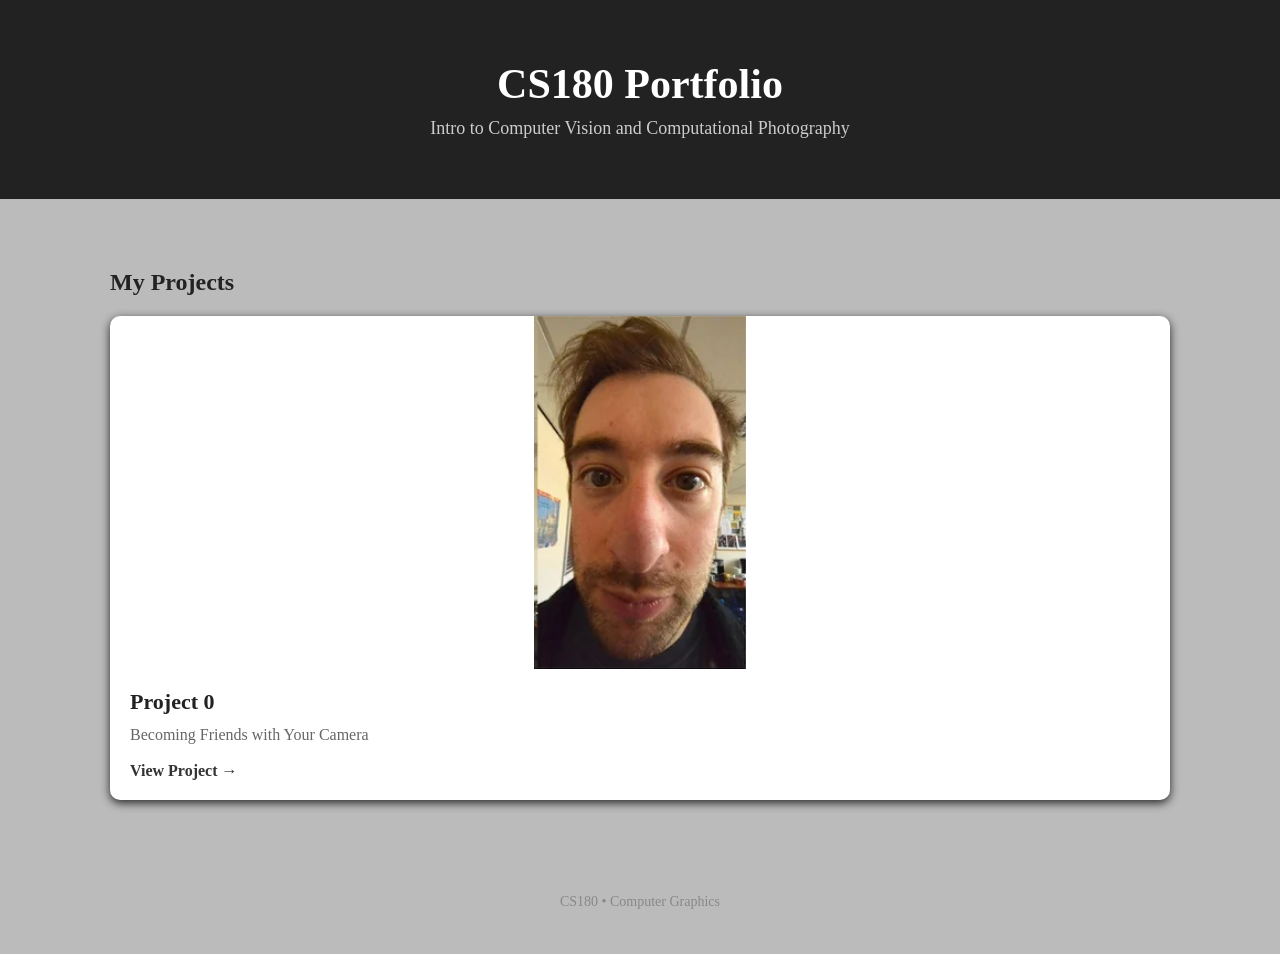
==== index.html @ d753c492 "Template for Proj 0 - need to add responses and images" ====
<!DOCTYPE html>
<html>
<head>
    <title>CS180/280A Portfolio</title>
    <link rel="stylesheet" href="./style.css">
</head>

<body>

    <header>
        <h1>CS180 Portfolio</h1>
        <p>Intro to Computer Vision and Computational Photography</p>
    </header>

    <main>
        <section>
            <h2>My Projects</h2>
        </section>

        <section class="projects">

            <!-- Project 0 -->
            <a href="./proj0/proj0.html" class="project-card">
                <div class="preview-image">
                    <img src=".\proj0\preview.png" alt="Project 0 preview">
                </div>

                <div class="project-info">
                    <h3>Project 0</h3>
                    <p>Becoming Friends with Your Camera</p>
                    <span>View Project →</span>
                </div>
            </a>

            <!-- Insert Future Projects Below (see template) -->

            <!--
            <a href="./projX/index.html" class="project-card">
                <div class="project-image">
                    <img src="./projX/preview.jpg" alt="Project X preview">
                </div>

                <div class="project-info">
                    <h3>Project X</h3>
                    <p>Project description goes here.</p>
                    <span>View Project →</span>
                </div>
            </a>
            -->

        </section>
    </main>

    <footer>
        <p>CS180 • Computer Graphics</p>
    </footer>

</body>
</html>
---- style.css ----
* {
    box-sizing: border-box;
}

/* Defaults */

body {
    margin: 0;
    font-family: Georgia, serif;
    background-color: #bbbbbb;
    color: #222222;
}

header {
    background-color: #222222;
    color: white;
    text-align: center;
    padding: 60px 20px;
}

header h1 {
    margin: 0 0 10px 0;
    font-size: 42px;
}

header p {
    margin: 0;
    font-size: 18px;
    color: #cccccc;
}

main {
    max-width: 1100px;
    margin: 0 auto;
    padding: 50px 20px;
}

/* Project Cards - Main Page */

.projects {
    display: grid;
    grid-template-columns: repeat(auto-fit, minmax(280px, 1fr));
    gap: 25px;
}

.project-card {
    display: block;
    background-color: white;
    color: inherit;
    text-decoration: none;
    border-radius: 10px;
    overflow: hidden;

    box-shadow: 0 3px 10px rgba(0, 0, 0, 0.8);
    transition: transform 0.2s, box-shadow 0.2s;
}

.project-card:hover {
    transform: translateY(-5px);
    box-shadow: 0 8px 20px rgba(0, 3, 166, 0.395);
}

.project-image {
    width: 100%;
}

.project-image img {
    width: 100%;
    height: auto;
    display: block;
}

/* Project description styling */

.project-info {
    padding: 20px;
}

.project-info h3 {
    margin: 0 0 8px 0;
    font-size: 22px;
}

.project-info p {
    margin: 0 0 15px 0;
    color: #666;
    line-height: 1.5;
}

.project-info span {
    font-weight: bold;
    color: #333;
}


/* Preview image formatting */

.preview-image {
    width: 100%;
}

.preview-image img {
    width: 20%;
    height: auto;
    display: block;
    margin: 0 auto;
}

/* Image rows */
.gallery {
    display: flex;
    flex-direction: row;
    flex-flow: row nowrap;
    justify-content: center;
    align-items: stretch;
    align-content: center;
    gap: 20px;
}

.gallery-item {
    display: block;
    width:80%;
    height:min-content;
    background-color: white;
    color: inherit;
    text-decoration: none;
    border-radius: 10px;
    overflow: hidden;

    box-shadow: 0 3px 10px rgba(0, 0, 0, 0.8);
}

.gallery-item img {
    width: 100%;
    height: auto;
    display: block;
    align-self: center;
}

.gallery-item h3 {
    text-align: center;
}


/* Footer */
footer {
    text-align: center;
    padding: 30px;
    color: #888;
    font-size: 14px;
}
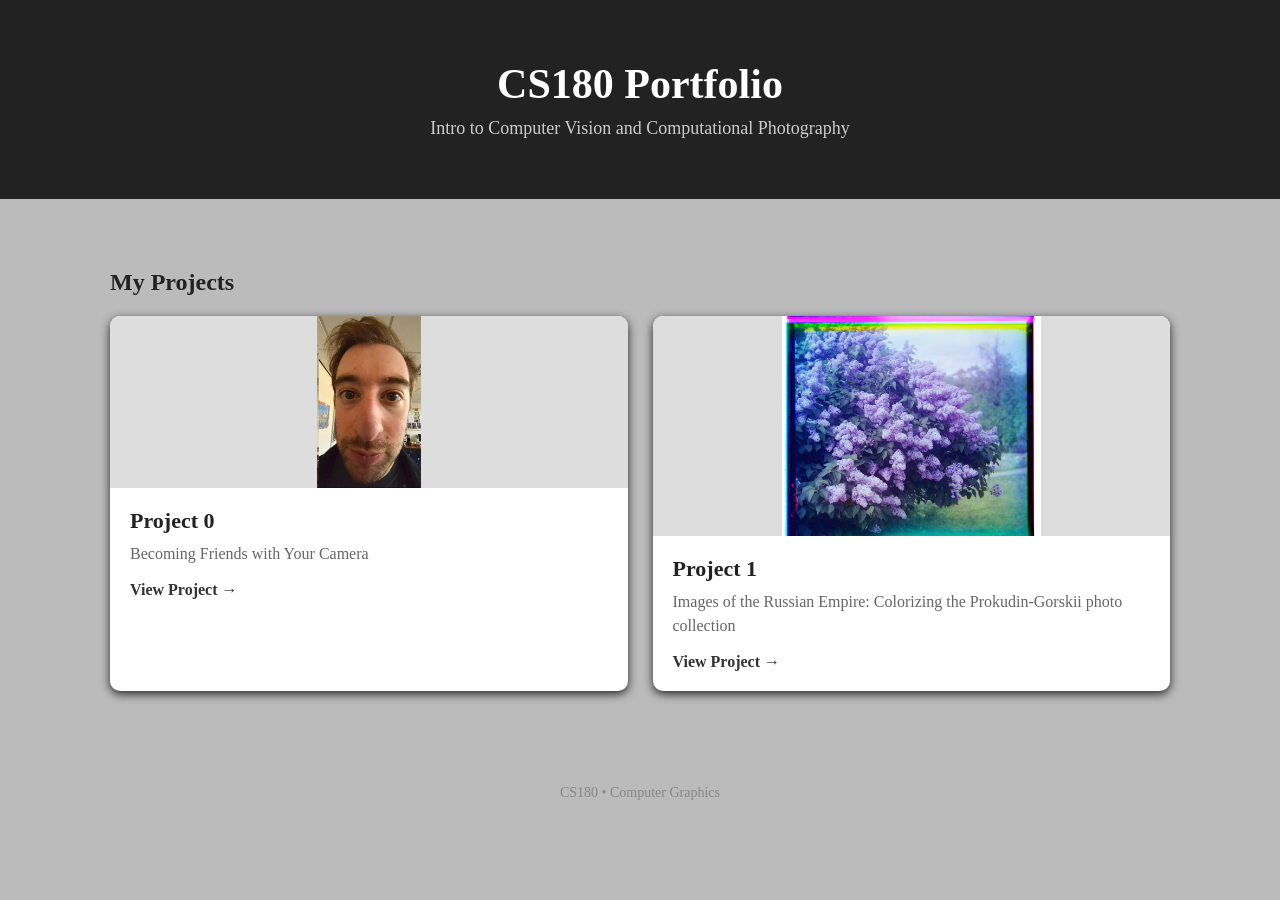
==== commit 7ef05e47: "Framework for Proj1 website" ====
--- a/index.html
+++ b/index.html
@@ -22,12 +22,24 @@
             <!-- Project 0 -->
             <a href="./proj0/proj0.html" class="project-card">
                 <div class="preview-image">
-                    <img src=".\proj0\preview.png" alt="Project 0 preview">
+                    <img src="./proj0/images/preview.png" alt="Project 0 preview">
                 </div>
 
                 <div class="project-info">
                     <h3>Project 0</h3>
                     <p>Becoming Friends with Your Camera</p>
+                    <span>View Project →</span>
+                </div>
+            </a>
+
+            <a href="./proj1/proj1.html" class="project-card">
+                <div class="preview-image">
+                    <img src="./proj1/images/siren.jpg" alt="Project 1 preview" style="width: 50%;">
+                </div>
+
+                <div class="project-info">
+                    <h3>Project 1</h3>
+                    <p>Images of the Russian Empire: Colorizing the Prokudin-Gorskii photo collection</p>
                     <span>View Project →</span>
                 </div>
             </a>
--- a/style.css
+++ b/style.css
@@ -65,7 +65,7 @@
 }
 
 .project-image img {
-    width: 100%;
+    width: 50%;
     height: auto;
     display: block;
 }
@@ -97,6 +97,7 @@
 
 .preview-image {
     width: 100%;
+    background-color: #dddddd;
 }
 
 .preview-image img {
@@ -109,17 +110,14 @@
 /* Image rows */
 .gallery {
     display: flex;
-    flex-direction: row;
     flex-flow: row nowrap;
     justify-content: center;
-    align-items: stretch;
-    align-content: center;
     gap: 20px;
 }
 
 .gallery-item {
     display: block;
-    width:80%;
+    flex: 1;
     height:min-content;
     background-color: white;
     color: inherit;
@@ -131,10 +129,11 @@
 }
 
 .gallery-item img {
-    width: 100%;
+    width: 50%;
     height: auto;
     display: block;
     align-self: center;
+    margin: 0 auto;
 }
 
 .gallery-item h3 {
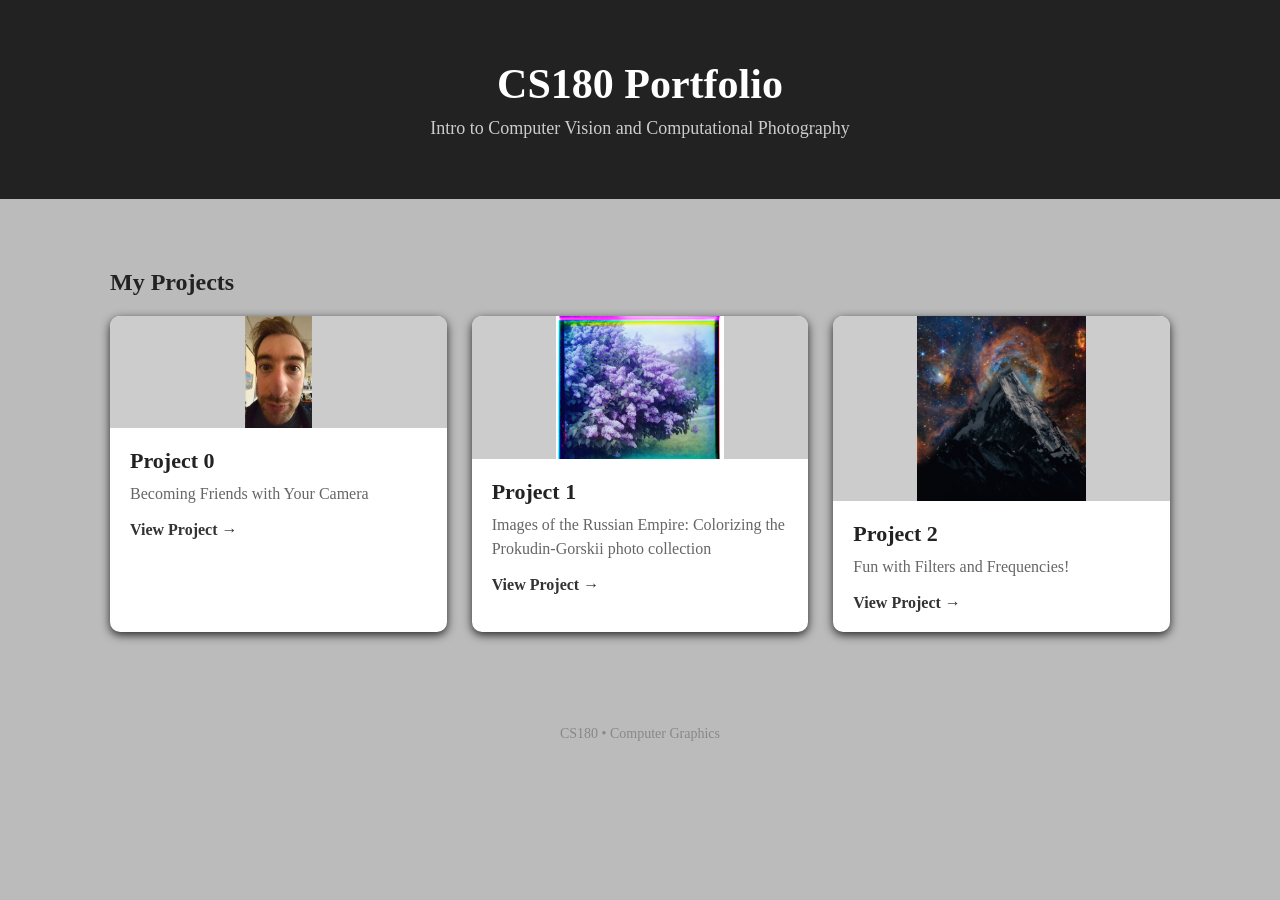
==== commit a92b1043: "update home page" ====
--- a/index.html
+++ b/index.html
@@ -44,6 +44,18 @@
                 </div>
             </a>
 
+            <a href="./proj2/proj2.html" class="project-card">
+                <div class="preview-image">
+                    <img src="./proj2/images/stacks/blend.png" alt="Project 1 preview" style="width: 50%;">
+                </div>
+
+                <div class="project-info">
+                    <h3>Project 2</h3>
+                    <p>Fun with Filters and Frequencies!</p>
+                    <span>View Project →</span>
+                </div>
+            </a>
+
             <!-- Insert Future Projects Below (see template) -->
 
             <!--
--- a/style.css
+++ b/style.css
@@ -10,6 +10,7 @@
     background-color: #bbbbbb;
     color: #222222;
 }
+
 
 header {
     background-color: #222222;
@@ -97,7 +98,7 @@
 
 .preview-image {
     width: 100%;
-    background-color: #dddddd;
+    background-color: #cccccc;
 }
 
 .preview-image img {
@@ -113,9 +114,12 @@
     flex-flow: row nowrap;
     justify-content: center;
     gap: 20px;
+    margin-left: auto;
+    margin-right: auto;
 }
 
 .gallery-item {
+    margin: 20px 0px;
     display: block;
     flex: 1;
     height:min-content;
@@ -129,7 +133,7 @@
 }
 
 .gallery-item img {
-    width: 50%;
+    max-width: 100%;
     height: auto;
     display: block;
     align-self: center;
@@ -137,6 +141,11 @@
 }
 
 .gallery-item h3 {
+    text-align: center;
+}
+
+.gallery-item p {
+    font-size: 10px;
     text-align: center;
 }
 
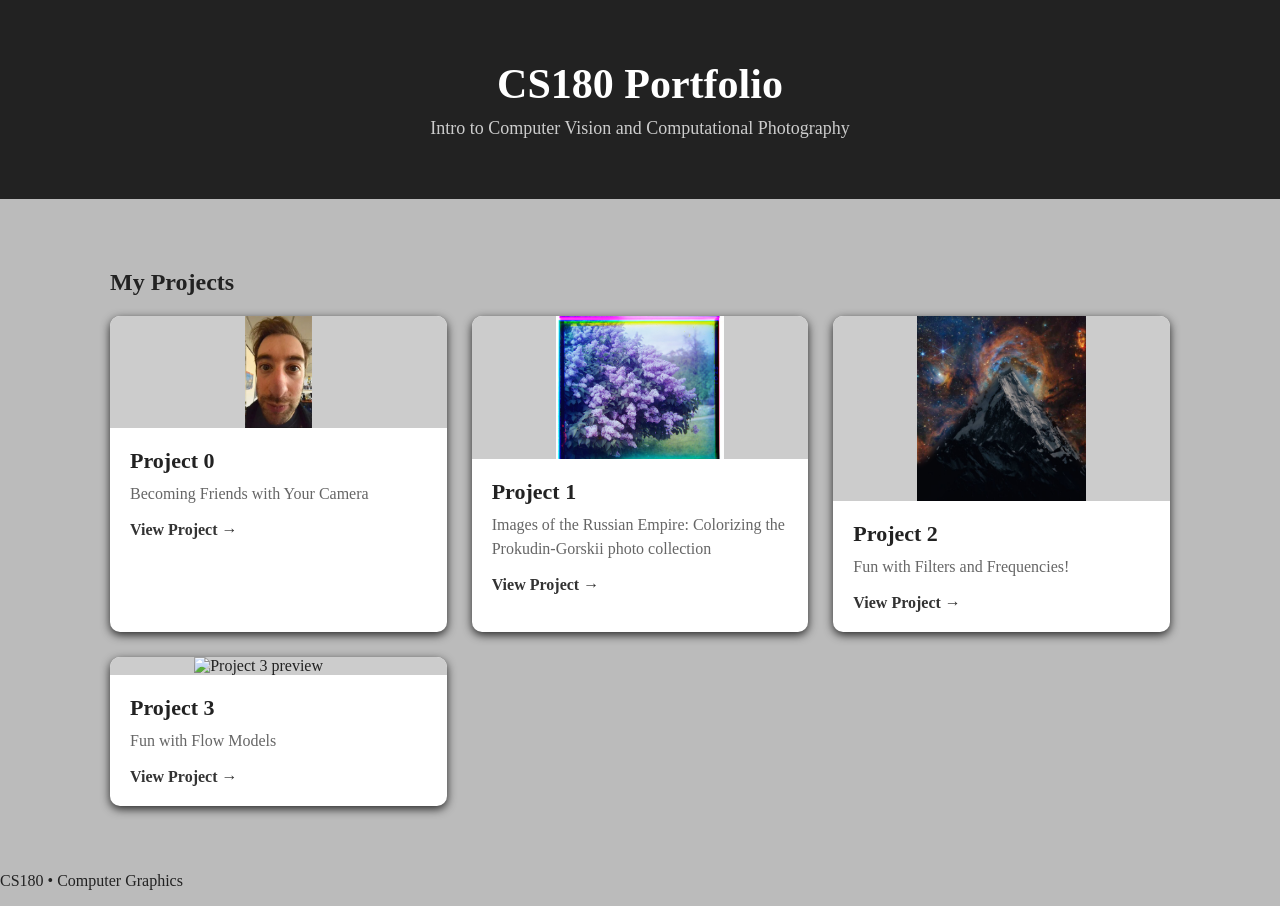
==== commit ec21debb: "Added all images for Proj 3 Part A" ====
--- a/index.html
+++ b/index.html
@@ -46,12 +46,24 @@
 
             <a href="./proj2/proj2.html" class="project-card">
                 <div class="preview-image">
-                    <img src="./proj2/images/stacks/blend.png" alt="Project 1 preview" style="width: 50%;">
+                    <img src="./proj2/images/stacks/blend.png" alt="Project 2 preview" style="width: 50%;">
                 </div>
 
                 <div class="project-info">
                     <h3>Project 2</h3>
                     <p>Fun with Filters and Frequencies!</p>
+                    <span>View Project →</span>
+                </div>
+            </a>
+
+            <a href="./proj3/proj3.html" class="project-card">
+                <div class="preview-image">
+                    <img src="./proj3/images/" alt="Project 3 preview" style="width: 50%;">
+                </div>
+
+                <div class="project-info">
+                    <h3>Project 3</h3>
+                    <p>Fun with Flow Models</p>
                     <span>View Project →</span>
                 </div>
             </a>
--- a/style.css
+++ b/style.css
@@ -128,12 +128,11 @@
     text-decoration: none;
     border-radius: 10px;
     overflow: hidden;
-
     box-shadow: 0 3px 10px rgba(0, 0, 0, 0.8);
 }
 
 .gallery-item img {
-    max-width: 100%;
+    width: 100%;
     height: auto;
     display: block;
     align-self: center;
@@ -150,10 +149,50 @@
 }
 
 
-/* Footer */
-footer {
+/* Table */
+table {
+    width: 100%;
+    max-width: 800px;
+    margin: 30px auto;
+    border-collapse: separate;
+    border-spacing: 0;
+    background-color: white;
+    border-radius: 10px;
+    overflow: hidden;
+    box-shadow: 0 3px 10px rgba(0, 0, 0, 0.8);
     text-align: center;
-    padding: 30px;
-    color: #888;
-    font-size: 14px;
-}+}
+
+table th,
+table td {
+    padding: 14px 18px;
+    border-bottom: 1px solid #e0e0e0;
+}
+
+table thead {
+    background-color: #222222;
+    color: white;
+}
+
+table th {
+    font-size: 16px;
+    font-weight: normal;
+}
+
+table tbody tr:last-child td {
+    border-bottom: none;
+}
+
+table tbody tr:nth-child(even) {
+    background-color: #f9f9f9;
+}
+
+table tbody tr:hover {
+    background-color: #f0f0f0;
+}
+
+table tbody td:first-child {
+    font-weight: bold;
+    text-align: left;
+    color: #222222;
+}
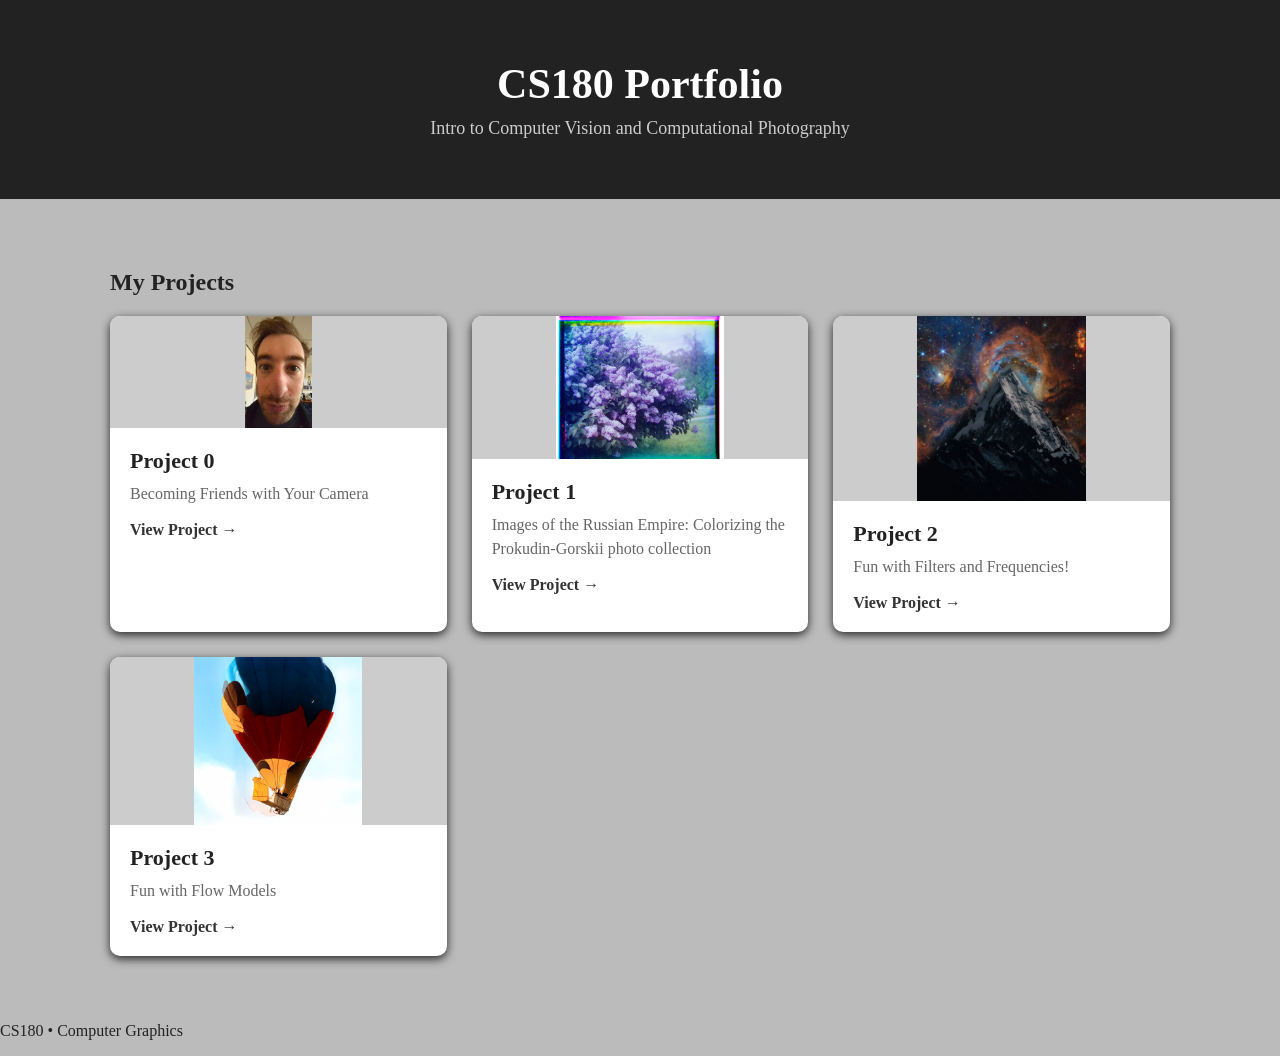
==== commit 645a1b03: "Fixed home page" ====
--- a/index.html
+++ b/index.html
@@ -58,7 +58,7 @@
 
             <a href="./proj3/proj3.html" class="project-card">
                 <div class="preview-image">
-                    <img src="./proj3/images/" alt="Project 3 preview" style="width: 50%;">
+                    <img src="./proj3/images/anagram_0.png" alt="Project 3 preview" style="width: 50%;">
                 </div>
 
                 <div class="project-info">
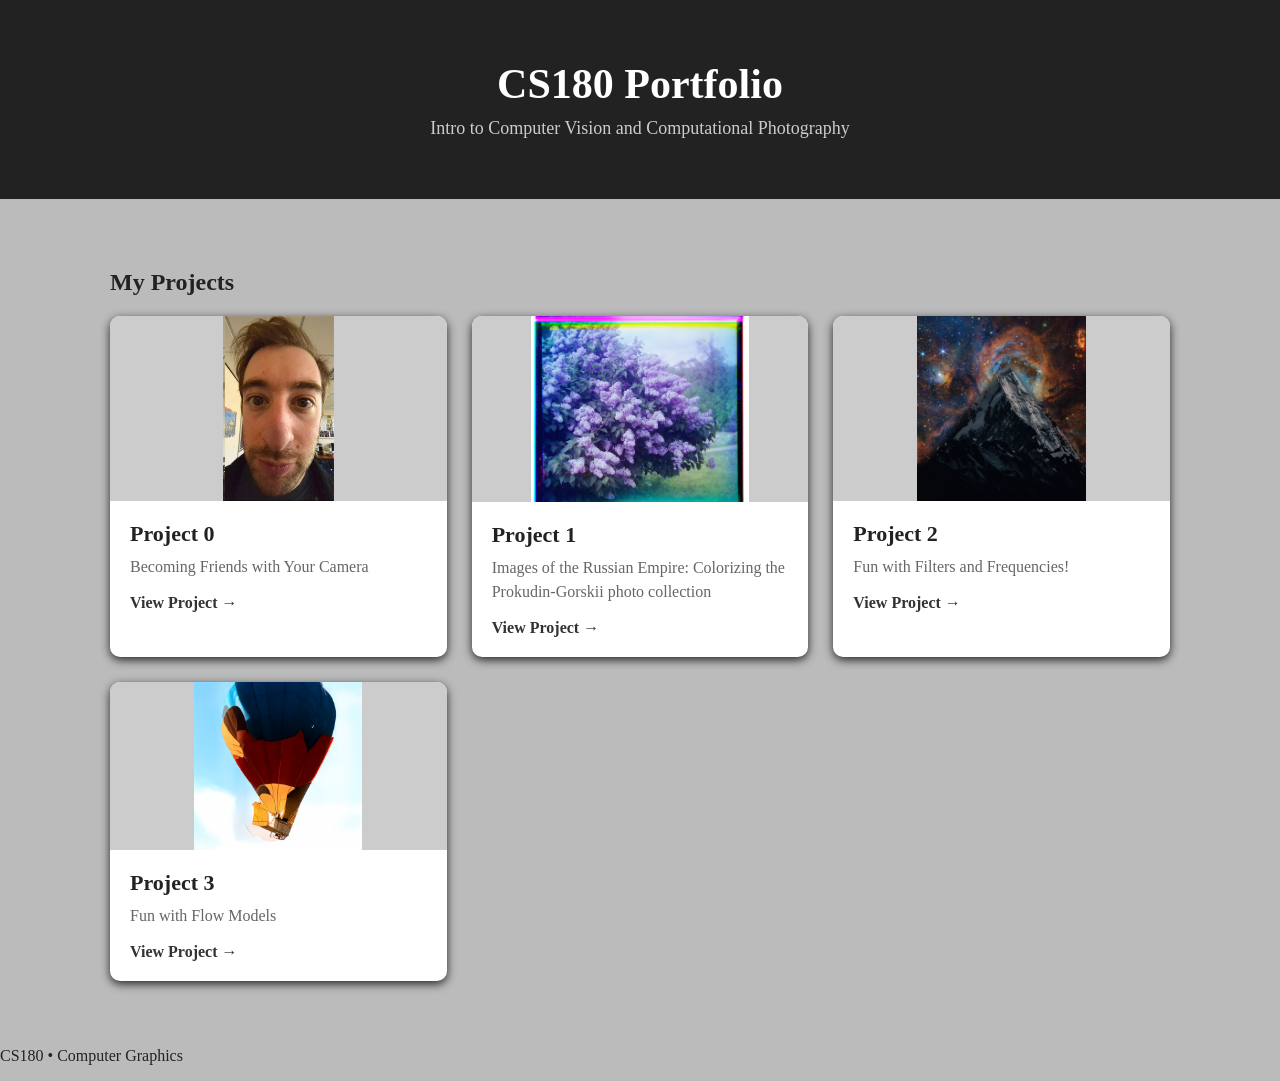
==== commit 4450ad51: "slight fix" ====
--- a/index.html
+++ b/index.html
@@ -22,7 +22,7 @@
             <!-- Project 0 -->
             <a href="./proj0/proj0.html" class="project-card">
                 <div class="preview-image">
-                    <img src="./proj0/images/preview.png" alt="Project 0 preview">
+                    <img src="./proj0/images/preview.png" alt="Project 0 preview" style="width: 33%;">
                 </div>
 
                 <div class="project-info">
@@ -34,7 +34,7 @@
 
             <a href="./proj1/proj1.html" class="project-card">
                 <div class="preview-image">
-                    <img src="./proj1/images/siren.jpg" alt="Project 1 preview" style="width: 50%;">
+                    <img src="./proj1/images/siren.jpg" alt="Project 1 preview" style="width: 65%;">
                 </div>
 
                 <div class="project-info">
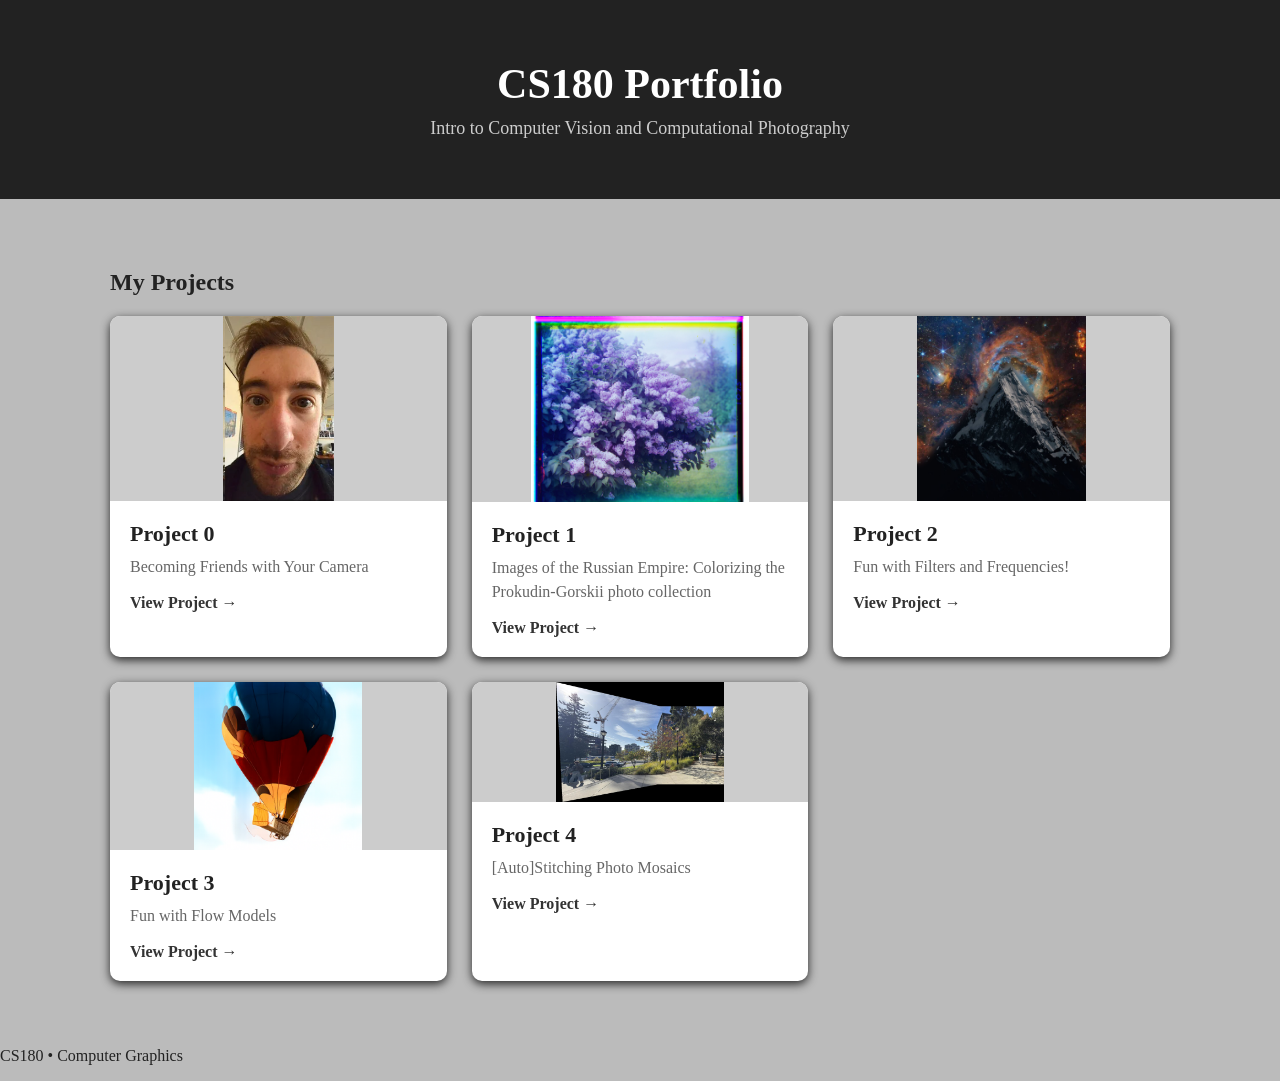
==== commit 4a6bd8d6: "Proj 4 setup" ====
--- a/index.html
+++ b/index.html
@@ -68,6 +68,18 @@
                 </div>
             </a>
 
+            <a href="./proj4/proj4.html" class="project-card">
+                <div class="preview-image">
+                    <img src="./proj4/images/mosaic_Oxford_blended.jpg" alt="Project 4 preview" style="width: 50%;">
+                </div>
+
+                <div class="project-info">
+                    <h3>Project 4</h3>
+                    <p>[Auto]Stitching Photo Mosaics</p>
+                    <span>View Project →</span>
+                </div>
+            </a>
+
             <!-- Insert Future Projects Below (see template) -->
 
             <!--
